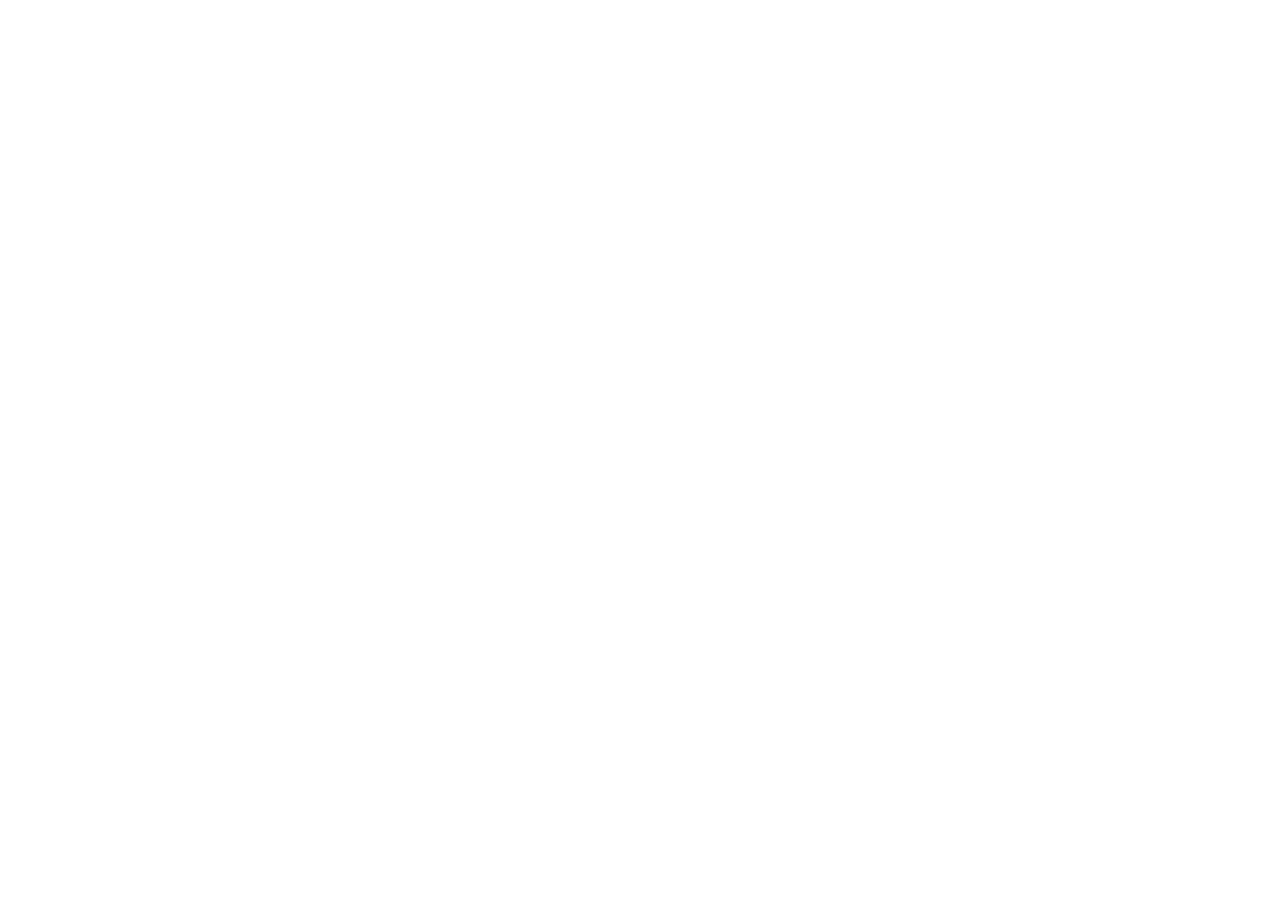
==== index.html @ fe215166 "first commit" ====
<!DOCTYPE html>
<html lang="en">
<head>
    <meta charset="UTF-8">
    <meta name="viewport" content="width=device-width, initial-scale=1.0">
    <title>EBOOKSHELF</title>
</head>
<body>
    
</body>
</html>
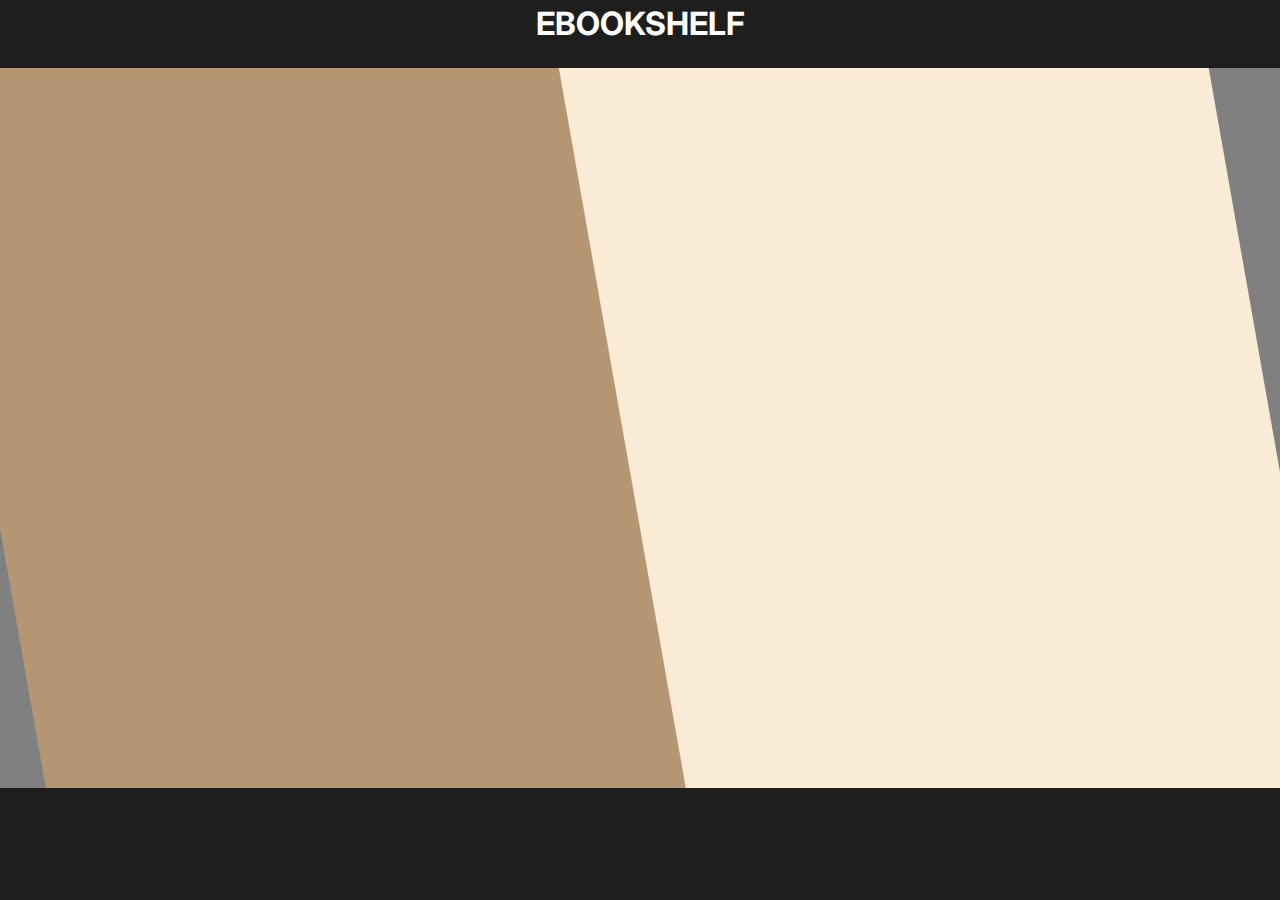
==== commit e6aff316: "mobile responisve footer" ====
--- a/index.html
+++ b/index.html
@@ -3,9 +3,38 @@
 <head>
     <meta charset="UTF-8">
     <meta name="viewport" content="width=device-width, initial-scale=1.0">
+    <link rel="preconnect" href="https://fonts.googleapis.com" />
+    <link rel="preconnect" href="https://fonts.gstatic.com" crossorigin />
+    <link
+      href="https://fonts.googleapis.com/css2?family=Inter:wght@100..900&display=swap"
+      rel="stylesheet"
+    />
+    <link
+      href="https://cdn.jsdelivr.net/npm/bootstrap@5.0.2/dist/css/bootstrap.min.css"
+      rel="stylesheet"
+      integrity="sha384-EVSTQN3/azprG1Anm3QDgpJLIm9Nao0Yz1ztcQTwFspd3yD65VohhpuuCOmLASjC"
+      crossorigin="anonymous"
+    />
+    <link rel="stylesheet" href="css/resets.css" />
+    <link rel="stylesheet" href="css/books/book.css" />
+    <link rel="stylesheet" href="css/main.css" />
+    <link rel="stylesheet" href="css/books/grids.css" />
+    <link rel="stylesheet" href="css/carausel.css" />
+    <link rel="stylesheet" href="css/navbar.css" />
+    <link rel="stylesheet" href="css/footer.css" />
     <title>EBOOKSHELF</title>
 </head>
 <body>
-    
+    <section class="site-title">
+        <h1>EBOOKSHELF</h1>
+    </section>
+    <section class="options">
+        <div class="option option-1">
+
+        </div>
+        <div class="option option-2">
+
+        </div>
+    </section>
 </body>
 </html>--- a/css/resets.css
+++ b/css/resets.css
@@ -0,0 +1,23 @@
+*,*::after,*::before{
+    margin: 0;
+    padding:0;
+    box-sizing: border-box;
+    text-decoration: none;
+    list-style-type: none;
+}
+
+:root {
+    --body_bgcolor: #1e1e1e;
+    --nav_bgcolor: #293241;
+    --link_foreground: white;
+    --item_bgcolor: var(--link_foreground);
+    --border_color: #98C1D9;
+}
+
+body{
+    font-family: 'Inter', sans-serif;
+    font-size: 16px;
+    line-height: 1.5;
+    background-color: var(--body_bgcolor);
+    color: white;
+}
--- a/css/books/book.css
+++ b/css/books/book.css
@@ -0,0 +1,41 @@
+.section-heading{
+    margin:16px 0px;
+}
+
+.section-heading p{
+    font-size: 1.25rem;
+    font-weight: 600;
+}
+
+.book-image{
+    position: relative;
+    top:0;
+    left:0;
+    aspect-ratio: 2/ 3;
+    transition:0.2s ease-in-out;
+}
+
+.book-image:hover {
+    top:-14px;
+    box-shadow: 0px 10px 15px -3px rgba(255, 255, 255, 0.1);
+  }
+
+.book-image img{
+    height: 100%;
+    width:100%;
+    object-fit:cover;
+}
+
+.book-detail{
+    margin-top:12px;
+}
+
+.BookTitle p{
+    font-weight: 500;
+}
+
+.AuthorName p{
+    font-size:0.8rem;
+    margin-top: -14px;
+    opacity: 0.9;
+}
--- a/css/main.css
+++ b/css/main.css
@@ -0,0 +1,70 @@
+/* common styling */
+
+.contentblock {
+    width: 100%;
+    position: relative;
+}
+
+.grid-container {
+    padding: 0px 20px;
+}
+
+@media (width > 1440px) {
+    .contentblock {
+        padding: 0px 130px;
+    }
+}
+
+@media (width <= 1440px) {
+    .contentblock {
+       padding:0px 30px;
+    }
+}
+
+@media (width <= 480px) {
+    .grid-container {
+        padding: 0px 20px;
+    }
+
+    .contentblock {
+        padding: 0px 0px;
+    }
+}
+
+
+/* styling index.html */
+.site-title {
+    display: flex;
+    align-items: center;
+    justify-content: center;
+}
+.options{
+    width:100vw;
+    height: 80vh;
+    margin:20px auto;
+    background-color: grey;
+    display: flex;
+    overflow: hidden;
+    position: relative;
+}
+
+.option{
+    width:150%;
+    height: 180%;
+    position: relative;
+    top:-15%;
+    left:1.5%;
+    transform: scale(8);
+}
+
+.option-1{
+    background-color: rgb(180, 150, 114);
+    transform: rotate(350deg);
+    
+}
+
+.option-2{
+    background-color: antiquewhite;
+    transform: rotate(350deg);
+    
+}--- a/css/books/grids.css
+++ b/css/books/grids.css
@@ -0,0 +1,97 @@
+.book-list {
+    display: grid;
+    gap: 20px;
+}
+
+.category-list {
+    display: grid;
+    grid-template-columns: repeat(6, 1fr);
+    gap: 10px;
+}
+
+.category {
+    padding: 16px 32px;
+    border-radius: 12px;
+    background-color: grey;
+    display: flex;
+    justify-content: center;
+    align-items: center;
+    cursor: pointer;
+}
+
+.category p {
+    margin-bottom: 0px;
+    font-size: 1.25rem;
+    font-weight: 500;
+    cursor: pointer;
+}
+
+@media (width >=1440px) {
+    .book-list {
+        grid-template-columns: repeat(6, 1fr);
+    }
+
+    .category-list {
+        grid-template-columns: repeat(6, 1fr);
+    }
+}
+
+@media (width < 1440px) {
+    .book-list {
+        grid-template-columns: repeat(6, 1fr);
+    }
+
+    .category-list {
+        grid-template-columns: repeat(6, 1fr);
+    }
+}
+
+@media (max-width: 1200px) {
+    .book-list {
+        grid-template-columns: repeat(5, 1fr);
+    }
+
+    .category-list {
+        grid-template-columns: repeat(4, 1fr);
+    }
+}
+
+@media (max-width: 768px) {
+    .book-list {
+        grid-template-columns: repeat(4, 1fr);
+    }
+
+    .category-list {
+        grid-template-columns: repeat(3, 1fr);
+    }
+}
+
+@media (max-width: 624px) {
+    .book-list {
+        grid-template-columns: repeat(3, 1fr);
+    }
+
+    .category-list {
+        grid-template-columns: repeat(2, 1fr);
+    }
+}
+
+@media (max-width: 480px) {
+    .book-list {
+        grid-template-columns: repeat(2, 1fr);
+    }
+
+    .category-list {
+        grid-template-columns: repeat(2, 1fr);
+    }
+}
+
+@media (max-width: 320px) {
+    .book-list {
+        grid-template-columns: repeat(2, 1fr);
+    }
+
+    .category-list {
+        grid-template-columns: repeat(2, 1fr);
+    }
+}--- a/css/carausel.css
+++ b/css/carausel.css
@@ -0,0 +1,105 @@
+.carousel {
+    margin: 20px auto;
+    height: 60vh;
+}
+
+.carousel-inner {
+    width: 100%;
+    height: 100%;
+}
+
+.carousel-item {
+    width: 100%;
+    height: 100%;
+    position: relative;
+}
+
+.carousel-caption {
+    color: black;
+}
+
+.item-1 {
+    background-color: #E3DAC9;
+}
+
+.item-2 {
+    background-color: #6082B6;
+}
+
+.item-3 {
+    background-color: #EDC9AF;
+}
+
+.bookImage{
+    position: absolute;
+    right: 0;
+    top: 0;
+    height: 100%;
+    margin-right: 140px;
+}
+
+.bookImage img {
+    z-index: 2;
+    aspect-ratio: 2 / 3;
+    height: 100%;
+    box-shadow: 0px 10px 15px -3px rgba(0, 0, 0, 0.1);
+}
+
+.carousel-caption {
+    color: black;
+    position: absolute;
+    left: 10%;
+    top: 15%;
+    padding: 20px;
+    width: 40%; 
+}
+
+.carousel-caption h5{
+    font-weight: 600;
+}
+
+.carousel-caption p{
+    font-size: 0.875rem;
+    font-weight: 500;
+}
+
+.carousel-caption h5,
+.carousel-caption p {
+    text-align: left;
+}
+
+@media (width >=1440px) {
+    .carousel {
+        width: 80vw;
+        height: 60vh;
+    }
+
+    .carousel-caption {
+        width:40%;
+    }
+}
+
+@media (480px > width >=1200px) {
+    .carousel {
+        width: 60vw;
+        margin: 20px auto;
+    }
+    .carousel-caption {
+        width: calc(100% - 300px);
+    }
+}
+
+@media (width <= 768px) {
+    .carousel {
+        height: 50vh;
+    }
+    .carousel-item{
+        margin:0px auto;
+    }
+}
+
+@media (width <=480px) {
+    .carousel {
+        height: 44vh;
+    }
+}--- a/css/navbar.css
+++ b/css/navbar.css
@@ -0,0 +1,104 @@
+.NavBar {
+    width: 100%;
+    height: 12.086330935251798vh;
+    padding: 0px 50px;
+    display: flex;
+    justify-content: space-between;
+    align-items: center;
+    background-color: var(--nav_bgcolor);
+}
+
+.NavBar .logo {
+    display: flex;
+    align-items: center;
+    justify-content: center;
+}
+
+.NavBar .navList {
+    display: flex;
+    align-items: center;
+    justify-content: center;
+    margin-bottom: 0px;
+    gap: 40px;
+}
+
+.NavBar .navList .Link {
+    color: var(--link_foreground);
+    font-size: 0.875rem;
+    text-decoration: none;
+}
+
+.NavBar .searchbox {
+    display: flex;
+    align-items: center;
+    max-height: 5.755395683453237vh;
+    max-width: 16.145833333333332vw;
+    border-radius: 20px;
+    padding: 8px 16px;
+    border: 2.5px solid var(--border_color);
+    background-color: var(--item_bgcolor);
+}
+
+.NavBar .searchbox input {
+    height: 100%;
+    width: 100%;
+    border: none;
+    outline: none;
+    font-size: 0.875rem;
+}
+
+.NavBar .buttons {
+    display: flex;
+    align-items: center;
+    padding: 6px;
+    gap: 16px;
+}
+
+.NavBar .btn {
+    padding: 8px 16px;
+    font-size: 0.875rem;
+    font-weight: 600;
+    border: 2.5px solid var(--border_color);
+    border-radius: 60px;
+    background-color:var(--link_foreground);
+}
+
+.menuIcon {
+    height: 40px;
+    width: 40px;
+    display: flex;
+    align-items: center;
+    justify-content: center;
+}
+
+.menuIcon img {
+    height: 100%;
+    width: 100%;
+}
+
+
+@media (width >=550px) {
+    .menuIcon {
+        display: none;
+    }
+}
+
+@media (max-width: 768px) {
+    .NavBar .buttons {
+        display: none;
+    }
+}
+
+@media (max-width:550px) {
+    .NavBar .navList {
+        display: none;
+    }
+
+    .NavBar .buttons {
+        display: none;
+    }
+
+    .NavBar .searchbox {
+        display: none;
+    }
+}--- a/css/footer.css
+++ b/css/footer.css
@@ -0,0 +1,130 @@
+.footer-container {
+    border-top:2px solid rgba(255, 255,255,0.5);
+    padding-top: 40px;
+    padding-bottom: 20px;
+    display: flex;
+    justify-content: space-between;
+}
+
+.message{
+    display: flex;
+    align-items: center;
+    justify-content: center;
+}
+
+.message p{
+    font-size: .850rem;
+    font-weight: 500;
+    opacity: 0.5;
+}
+.site-logo {
+    margin-bottom: 4px;
+}
+
+.site-name a {
+    font-size: 0.8rem;
+    font-weight: 500;
+    color: white;
+    text-decoration: none;
+}
+
+.heading p {
+    font-size: 1.25rem;
+    font-weight: 600;
+}
+.site-category-list .heading p {
+    margin-bottom: 8px;
+}
+
+.cat-list ul {
+    padding-left: 0px;
+    margin-top: -8px;
+}
+
+.site-category-list ul li {
+    list-style-type: none;
+    padding: 4px;
+    margin: -4px;
+}
+
+.site-category-list ul li a {
+    color: white;
+    text-decoration: none;
+}
+
+.heading-description{
+    margin-top: -16px;
+}
+
+.heading-description p {
+    font-size: 0.85rem;
+}
+
+.input-info{
+    display: flex;
+    gap:10px;
+}
+.input-email{
+    display: flex;
+    align-items: center;
+    max-height: 42px;
+    max-width:248px;
+    border-radius: 8px;
+    padding: 8px 16px;
+    border: 2.5px solid var(--border_color);
+    background-color: var(--item_bgcolor);
+}
+
+.input-email input{
+    height: 100%;
+    width: 100%;
+    border: none;
+    outline: none;
+    font-size: 0.875rem;
+    margin-left: 6px;
+}
+
+.input-info button{
+    padding: 8px 16px;
+    font-size: 0.875rem;
+    font-weight: 600;
+    border: 2.5px solid var(--border_color);
+    border-radius: 8px;
+    background-color:var(--link_foreground);
+}
+
+@media (width <= 670px){
+    .footer-container {
+        display: flex;
+        flex-direction: column-reverse;
+        gap:20px;
+        margin:0px auto;
+        padding-inline:20px;
+    }
+
+    .input-info{
+        display: flex;
+        align-items: center;
+        gap:20px;
+    }
+
+    .input-email{
+        display: flex;
+        align-items: center;
+        max-height: 42px;
+        max-width: 248px;
+        border-radius: 8px;
+        padding: 8px 16px;
+        border: 2.5px solid var(--border_color);
+        background-color: var(--item_bgcolor);
+    }
+
+    .input-email input{
+        height: 100%;
+        width: 100%;
+        border: none;
+        outline: none;
+        font-size: 0.875rem;
+        margin-left: 6px;
+    }
+}
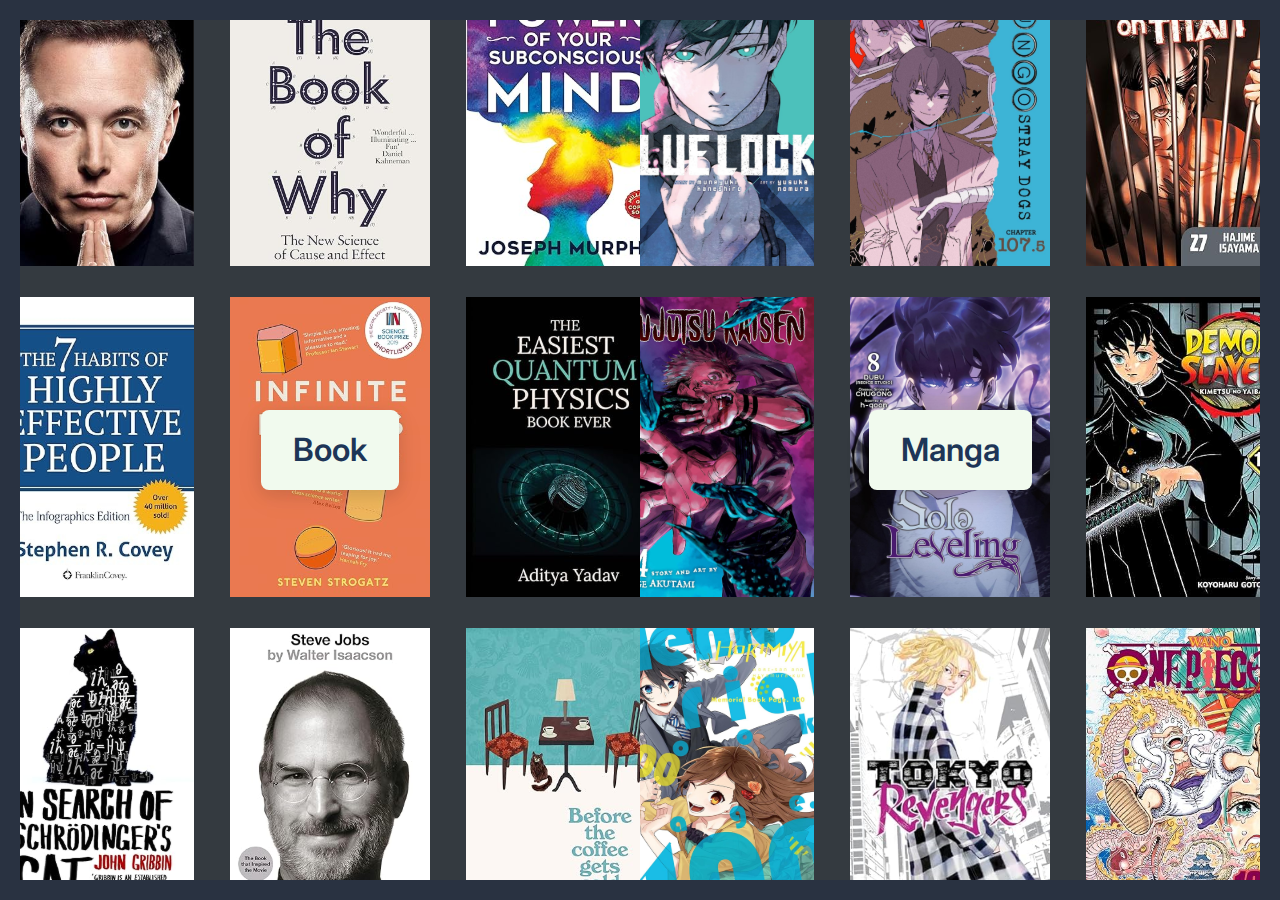
==== commit f488e376: "modifications" ====
--- a/index.html
+++ b/index.html
@@ -1,8 +1,8 @@
 <!DOCTYPE html>
 <html lang="en">
-<head>
-    <meta charset="UTF-8">
-    <meta name="viewport" content="width=device-width, initial-scale=1.0">
+  <head>
+    <meta charset="UTF-8" />
+    <meta name="viewport" content="width=device-width, initial-scale=1.0" />
     <link rel="preconnect" href="https://fonts.googleapis.com" />
     <link rel="preconnect" href="https://fonts.gstatic.com" crossorigin />
     <link
@@ -16,25 +16,31 @@
       crossorigin="anonymous"
     />
     <link rel="stylesheet" href="css/resets.css" />
-    <link rel="stylesheet" href="css/books/book.css" />
     <link rel="stylesheet" href="css/main.css" />
-    <link rel="stylesheet" href="css/books/grids.css" />
+    <link rel="stylesheet" href="css/grids.css" />
     <link rel="stylesheet" href="css/carausel.css" />
     <link rel="stylesheet" href="css/navbar.css" />
     <link rel="stylesheet" href="css/footer.css" />
     <title>EBOOKSHELF</title>
-</head>
-<body>
-    <section class="site-title">
-        <h1>EBOOKSHELF</h1>
+  </head>
+  <body>
+    <section class="sections">
+      <div class="section section-book">
+        <div class="images">
+          <img src="Assets/books.svg" alt="" srcset="" />
+        </div>
+          <div class="page-title page-link">
+            <a href="book.html">Book</a>
+          </div>
+      </div>
+      <div class="section section-manga">
+        <div class="images">
+          <img src="Assets/manga.svg" alt="" srcset="" />
+        </div>
+          <div class="page-title page-link">
+            <a href="manga.html">Manga</a>
+          </div>
+      </div>
     </section>
-    <section class="options">
-        <div class="option option-1">
-
-        </div>
-        <div class="option option-2">
-
-        </div>
-    </section>
-</body>
-</html>+  </body>
+</html>
--- a/css/main.css
+++ b/css/main.css
@@ -1,3 +1,33 @@
+*,
+*::after,
+*::before {
+    margin: 0;
+    padding: 0;
+    box-sizing: border-box;
+    text-decoration: none;
+    list-style-type: none;
+}
+
+:root {
+    --body_bgcolor: #1e1e1e;
+    --nav_bgcolor: #293241;
+    --link_foreground: white;
+    --item_bgcolor: var(--link_foreground);
+    --border_color: #98C1D9;
+}
+
+body {
+    font-family: 'Inter', sans-serif;
+    font-size: 16px;
+    line-height: 1.5;
+    background-color: var(--body_bgcolor);
+    color: white;
+}
+
+a {
+    text-decoration: none;
+}
+
 /* common styling */
 
 .contentblock {
@@ -15,13 +45,13 @@
     }
 }
 
-@media (width <= 1440px) {
+@media (width <=1440px) {
     .contentblock {
-       padding:0px 30px;
+        padding: 0px 30px;
     }
 }
 
-@media (width <= 480px) {
+@media (width <=480px) {
     .grid-container {
         padding: 0px 20px;
     }
@@ -31,40 +61,49 @@
     }
 }
 
+/* styling index.html */
+.sections {
+    width: 100vw;
+    height: 100vh;
+    padding: 20px;
+    display: flex;
+    background-color: #293241;
+}
 
-/* styling index.html */
-.site-title {
+.section {
+    width: 100%;
+    height: 100%;
+    padding: 40px;
     display: flex;
     align-items: center;
     justify-content: center;
-}
-.options{
-    width:100vw;
-    height: 80vh;
-    margin:20px auto;
-    background-color: grey;
-    display: flex;
+    background-color: #343a40;
     overflow: hidden;
-    position: relative;
 }
 
-.option{
-    width:150%;
-    height: 180%;
-    position: relative;
-    top:-15%;
-    left:1.5%;
-    transform: scale(8);
+.page-link {
+    position: absolute;
+    background-color: #f1faee;
+    box-shadow: rgba(17, 17, 26, 0.1) 0px 4px 16px, rgba(17, 17, 26, 0.05) 0px 8px 32px;
+    border: none;
+    outline: none;
+    padding: 0px;
+    border-radius: 8px;
+
 }
 
-.option-1{
-    background-color: rgb(180, 150, 114);
-    transform: rotate(350deg);
-    
+.page-link a {
+    height: 100%;
+    width: 100%;
+    padding: 16px 32px;
+    display: block;
+    font-size: 2rem;
+    font-weight: 600;
+    color: #1d3557;
+    border-radius: 8px;
 }
 
-.option-2{
-    background-color: antiquewhite;
-    transform: rotate(350deg);
-    
+.page-link:hover a {
+    background-color: #1d3557;
+    color: #f1faee;
 }--- a/css/grids.css
+++ b/css/grids.css
@@ -0,0 +1,141 @@
+.book-list {
+    display: grid;
+    gap: 20px;
+}
+
+.book-image {
+    position: relative;
+    top: 0;
+    left: 0;
+    aspect-ratio: 2/ 3;
+    transition: 0.2s ease-in-out;
+}
+
+.book-image:hover {
+    top: -14px;
+    box-shadow: 0px 10px 15px -3px rgba(255, 255, 255, 0.1);
+}
+
+.book-image img {
+    height: 100%;
+    width: 100%;
+    object-fit: cover;
+}
+
+.book-detail {
+    margin-top: 12px;
+}
+
+.BookTitle p {
+    font-weight: 500;
+}
+
+.AuthorName p {
+    font-size: 0.8rem;
+    margin-top: -14px;
+    opacity: 0.9;
+}
+
+.section-heading {
+    margin: 16px 0px;
+}
+
+.section-heading p {
+    font-size: 1.25rem;
+    font-weight: 600;
+}
+
+/* styling discover section */
+.category-list {
+    display: grid;
+    grid-template-columns: repeat(6, 1fr);
+    gap: 10px;
+}
+
+/* individual category */
+.category {
+    padding: 16px 32px;
+    border-radius: 12px;
+    background-color: grey;
+    display: flex;
+    justify-content: center;
+    align-items: center;
+    cursor: pointer;
+}
+
+.category p {
+    margin-bottom: 0px;
+    font-size: 1.25rem;
+    font-weight: 500;
+    cursor: pointer;
+}
+
+@media (width >=1440px) {
+    .book-list {
+        grid-template-columns: repeat(6, 1fr);
+    }
+
+    .category-list {
+        grid-template-columns: repeat(6, 1fr);
+    }
+}
+
+@media (width < 1440px) {
+    .book-list {
+        grid-template-columns: repeat(6, 1fr);
+    }
+
+    .category-list {
+        grid-template-columns: repeat(6, 1fr);
+    }
+}
+
+@media (max-width: 1200px) {
+    .book-list {
+        grid-template-columns: repeat(5, 1fr);
+    }
+
+    .category-list {
+        grid-template-columns: repeat(4, 1fr);
+    }
+}
+
+@media (max-width: 768px) {
+    .book-list {
+        grid-template-columns: repeat(4, 1fr);
+    }
+
+    .category-list {
+        grid-template-columns: repeat(3, 1fr);
+    }
+}
+
+@media (max-width: 624px) {
+    .book-list {
+        grid-template-columns: repeat(3, 1fr);
+    }
+
+    .category-list {
+        grid-template-columns: repeat(2, 1fr);
+    }
+}
+
+@media (max-width: 480px) {
+    .book-list {
+        grid-template-columns: repeat(2, 1fr);
+    }
+
+    .category-list {
+        grid-template-columns: repeat(2, 1fr);
+    }
+}
+
+@media (max-width: 320px) {
+    .book-list {
+        grid-template-columns: repeat(2, 1fr);
+    }
+
+    .category-list {
+        grid-template-columns: repeat(2, 1fr);
+    }
+}--- a/css/carausel.css
+++ b/css/carausel.css
@@ -30,7 +30,7 @@
     background-color: #EDC9AF;
 }
 
-.bookImage{
+.bookImage {
     position: absolute;
     right: 0;
     top: 0;
@@ -51,14 +51,14 @@
     left: 10%;
     top: 15%;
     padding: 20px;
-    width: 40%; 
+    width: 40%;
 }
 
-.carousel-caption h5{
+.carousel-caption h5 {
     font-weight: 600;
 }
 
-.carousel-caption p{
+.carousel-caption p {
     font-size: 0.875rem;
     font-weight: 500;
 }
@@ -75,7 +75,7 @@
     }
 
     .carousel-caption {
-        width:40%;
+        width: 40%;
     }
 }
 
@@ -84,17 +84,24 @@
         width: 60vw;
         margin: 20px auto;
     }
+
     .carousel-caption {
         width: calc(100% - 300px);
+        position: absolute;
+        left: 10%;
+        top: 15%;
+        padding: 20px;
+        width: 40%;
     }
 }
 
-@media (width <= 768px) {
+@media (width <=768px) {
     .carousel {
         height: 50vh;
     }
-    .carousel-item{
-        margin:0px auto;
+
+    .carousel-item {
+        margin: 0px auto;
     }
 }
 
--- a/css/navbar.css
+++ b/css/navbar.css
@@ -8,6 +8,9 @@
     background-color: var(--nav_bgcolor);
 }
 
+.NavBar-Manga{
+    background-color:#5F25A6;
+}
 .NavBar .logo {
     display: flex;
     align-items: center;
@@ -24,7 +27,8 @@
 
 .NavBar .navList .Link {
     color: var(--link_foreground);
-    font-size: 0.875rem;
+    font-size: 1rem;    
+    font-weight: 500;
     text-decoration: none;
 }
 
@@ -39,6 +43,10 @@
     background-color: var(--item_bgcolor);
 }
 
+.NavBar-Manga .searchbox-manga{
+    border-color: #D0E6A5;
+}
+
 .NavBar .searchbox input {
     height: 100%;
     width: 100%;
@@ -47,6 +55,9 @@
     font-size: 0.875rem;
 }
 
+.NavBar.searchbox img{
+    margin-right: 8px;
+}
 .NavBar .buttons {
     display: flex;
     align-items: center;
@@ -60,7 +71,11 @@
     font-weight: 600;
     border: 2.5px solid var(--border_color);
     border-radius: 60px;
-    background-color:var(--link_foreground);
+    background-color: var(--link_foreground);
+}
+
+.NavBar-Manga .btn-manga{
+    border-color: #D0E6A5;
 }
 
 .menuIcon {
@@ -77,19 +92,19 @@
 }
 
 
-@media (width >=550px) {
+@media (width >= 550px) {
     .menuIcon {
         display: none;
     }
 }
 
-@media (max-width: 768px) {
+@media (width < 768px) {
     .NavBar .buttons {
         display: none;
     }
 }
 
-@media (max-width:550px) {
+@media (width < 550px) {
     .NavBar .navList {
         display: none;
     }
--- a/css/footer.css
+++ b/css/footer.css
@@ -1,22 +1,23 @@
 .footer-container {
-    border-top:2px solid rgba(255, 255,255,0.5);
+    border-top: 2px solid rgba(255, 255, 255, 0.5);
     padding-top: 40px;
     padding-bottom: 20px;
     display: flex;
     justify-content: space-between;
 }
 
-.message{
+.message {
     display: flex;
     align-items: center;
     justify-content: center;
 }
 
-.message p{
+.message p {
     font-size: .850rem;
     font-weight: 500;
     opacity: 0.5;
 }
+
 .site-logo {
     margin-bottom: 4px;
 }
@@ -32,6 +33,7 @@
     font-size: 1.25rem;
     font-weight: 600;
 }
+
 .site-category-list .heading p {
     margin-bottom: 8px;
 }
@@ -52,7 +54,7 @@
     text-decoration: none;
 }
 
-.heading-description{
+.heading-description {
     margin-top: -16px;
 }
 
@@ -60,22 +62,23 @@
     font-size: 0.85rem;
 }
 
-.input-info{
+.input-info {
     display: flex;
-    gap:10px;
+    gap: 10px;
 }
-.input-email{
+
+.input-email {
     display: flex;
     align-items: center;
     max-height: 42px;
-    max-width:248px;
+    max-width: 248px;
     border-radius: 8px;
     padding: 8px 16px;
     border: 2.5px solid var(--border_color);
     background-color: var(--item_bgcolor);
 }
 
-.input-email input{
+.input-email input {
     height: 100%;
     width: 100%;
     border: none;
@@ -84,31 +87,31 @@
     margin-left: 6px;
 }
 
-.input-info button{
+.input-info button {
     padding: 8px 16px;
     font-size: 0.875rem;
     font-weight: 600;
     border: 2.5px solid var(--border_color);
     border-radius: 8px;
-    background-color:var(--link_foreground);
+    background-color: var(--link_foreground);
 }
 
-@media (width <= 670px){
+@media (width <=670px) {
     .footer-container {
         display: flex;
         flex-direction: column-reverse;
-        gap:20px;
-        margin:0px auto;
-        padding-inline:20px;
+        gap: 20px;
+        margin: 0px auto;
+        padding-inline: 20px;
     }
 
-    .input-info{
+    .input-info {
         display: flex;
         align-items: center;
-        gap:20px;
+        gap: 20px;
     }
 
-    .input-email{
+    .input-email {
         display: flex;
         align-items: center;
         max-height: 42px;
@@ -119,7 +122,7 @@
         background-color: var(--item_bgcolor);
     }
 
-    .input-email input{
+    .input-email input {
         height: 100%;
         width: 100%;
         border: none;
@@ -127,4 +130,4 @@
         font-size: 0.875rem;
         margin-left: 6px;
     }
-}
+}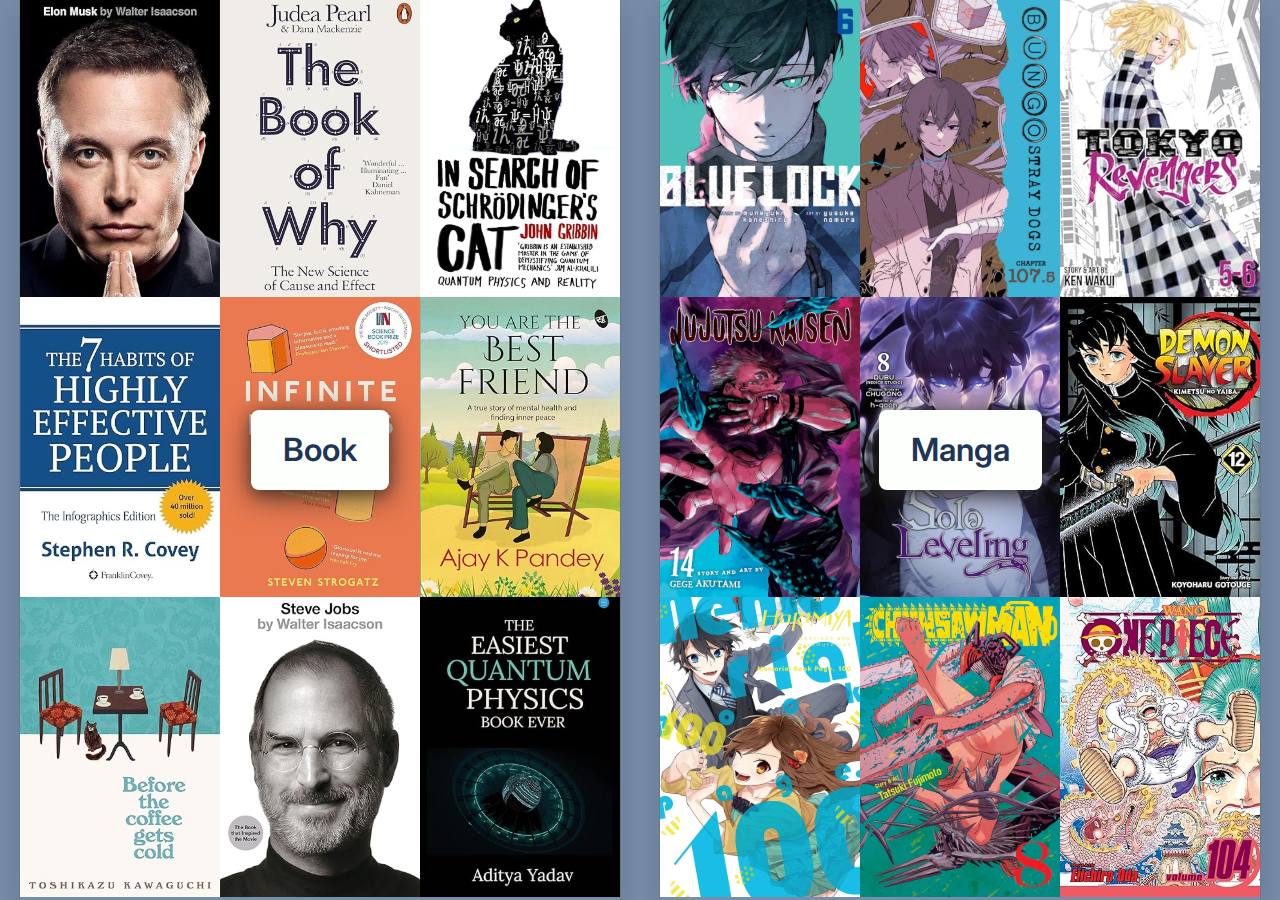
==== commit b1b53beb: "final commit" ====
--- a/index.html
+++ b/index.html
@@ -3,19 +3,21 @@
   <head>
     <meta charset="UTF-8" />
     <meta name="viewport" content="width=device-width, initial-scale=1.0" />
+    <!-- google fonts -->
     <link rel="preconnect" href="https://fonts.googleapis.com" />
     <link rel="preconnect" href="https://fonts.gstatic.com" crossorigin />
     <link
       href="https://fonts.googleapis.com/css2?family=Inter:wght@100..900&display=swap"
       rel="stylesheet"
     />
+    <!-- bootstrap -->
     <link
       href="https://cdn.jsdelivr.net/npm/bootstrap@5.0.2/dist/css/bootstrap.min.css"
       rel="stylesheet"
       integrity="sha384-EVSTQN3/azprG1Anm3QDgpJLIm9Nao0Yz1ztcQTwFspd3yD65VohhpuuCOmLASjC"
       crossorigin="anonymous"
     />
-    <link rel="stylesheet" href="css/resets.css" />
+    <!-- css files -->
     <link rel="stylesheet" href="css/main.css" />
     <link rel="stylesheet" href="css/grids.css" />
     <link rel="stylesheet" href="css/carausel.css" />
@@ -24,23 +26,31 @@
     <title>EBOOKSHELF</title>
   </head>
   <body>
+    <!-- outer section starts-->
     <section class="sections">
+      <!-- inner section 1 -->
       <div class="section section-book">
+        <!-- backgroud - images book-->
         <div class="images">
-          <img src="Assets/books.svg" alt="" srcset="" />
+          <img src="Assets/BOOK-IMAGE.svg" alt="books-images" srcset="" />
         </div>
-          <div class="page-title page-link">
-            <a href="book.html">Book</a>
-          </div>
+        <!-- button - book -->
+        <div class="page-title page-link">
+          <a href="manga.html">Book</a>
+        </div>
       </div>
+      <!-- inner section 2 -->
       <div class="section section-manga">
+        <!-- backgroud - images manga -->
         <div class="images">
-          <img src="Assets/manga.svg" alt="" srcset="" />
+          <img src="Assets/MANGA-IMAGE.svg" alt="manga-images" srcset="" />
         </div>
-          <div class="page-title page-link">
-            <a href="manga.html">Manga</a>
-          </div>
+        <!-- button - manga -->
+        <div class="page-title page-link">
+          <a href="manga.html">Manga</a>
+        </div>
       </div>
     </section>
+    <!-- outer section ends-->
   </body>
 </html>
--- a/css/main.css
+++ b/css/main.css
@@ -61,30 +61,34 @@
     }
 }
 
-/* styling index.html */
+/* STYLING INDEX.HTML */
+
+/* outer-section */
 .sections {
     width: 100vw;
     height: 100vh;
-    padding: 20px;
     display: flex;
     background-color: #293241;
 }
 
+/* inner-section */
 .section {
     width: 100%;
     height: 100%;
-    padding: 40px;
     display: flex;
     align-items: center;
     justify-content: center;
-    background-color: #343a40;
+    background-color: #778da9;
     overflow: hidden;
 }
 
+/* button */
+
 .page-link {
     position: absolute;
-    background-color: #f1faee;
-    box-shadow: rgba(17, 17, 26, 0.1) 0px 4px 16px, rgba(17, 17, 26, 0.05) 0px 8px 32px;
+    /* background-color: #f1faee; */
+    background-color: #fdfffc;
+    box-shadow: rgba(37, 36, 34, 0.6) 0px 4px 16px, rgba(37, 36, 34, 0.6) 0px 8px 32px;
     border: none;
     outline: none;
     padding: 0px;
@@ -106,4 +110,8 @@
 .page-link:hover a {
     background-color: #1d3557;
     color: #f1faee;
+}
+
+.images{
+    box-shadow: rgba(0, 0, 0, 0.16) 0px 10px 36px 0px, rgba(0, 0, 0, 0.06) 0px 0px 0px 1px;
 }--- a/css/grids.css
+++ b/css/grids.css
@@ -7,7 +7,7 @@
     position: relative;
     top: 0;
     left: 0;
-    aspect-ratio: 2/ 3;
+    aspect-ratio: 2 / 3;
     transition: 0.2s ease-in-out;
 }
 
@@ -36,6 +36,10 @@
     opacity: 0.9;
 }
 
+.book:hover p {
+    color: #f2d492;
+}
+
 .section-heading {
     margin: 16px 0px;
 }
@@ -56,11 +60,20 @@
 .category {
     padding: 16px 32px;
     border-radius: 12px;
-    background-color: grey;
+    background-color: #4a4e69;
     display: flex;
     justify-content: center;
     align-items: center;
     cursor: pointer;
+}
+
+.category:hover {
+    background-color: #2c2c3c;
+    transition: 0.1s all ease-in-out;
+}
+
+.category:hover p {
+    color: #F9D848;
 }
 
 .category p {
@@ -68,9 +81,11 @@
     font-size: 1.25rem;
     font-weight: 500;
     cursor: pointer;
+    color: #f2e9e4;
 }
 
-@media (width >=1440px) {
+/* making book list and category list  responsive for each device screens  */
+@media (width >= 1440px) {
     .book-list {
         grid-template-columns: repeat(6, 1fr);
     }
@@ -90,7 +105,7 @@
     }
 }
 
-@media (max-width: 1200px) {
+@media (width < 1200px) {
     .book-list {
         grid-template-columns: repeat(5, 1fr);
     }
@@ -100,7 +115,7 @@
     }
 }
 
-@media (max-width: 768px) {
+@media (width < 768px) {
     .book-list {
         grid-template-columns: repeat(4, 1fr);
     }
@@ -110,7 +125,7 @@
     }
 }
 
-@media (max-width: 624px) {
+@media (width < 624px) {
     .book-list {
         grid-template-columns: repeat(3, 1fr);
     }
@@ -120,7 +135,7 @@
     }
 }
 
-@media (max-width: 480px) {
+@media (width < 480px) {
     .book-list {
         grid-template-columns: repeat(2, 1fr);
     }
@@ -130,7 +145,7 @@
     }
 }
 
-@media (max-width: 320px) {
+@media (width < 320px) {
     .book-list {
         grid-template-columns: repeat(2, 1fr);
     }
--- a/css/carausel.css
+++ b/css/carausel.css
@@ -1,50 +1,85 @@
+/* to center carousel  */
 .carousel {
     margin: 20px auto;
     height: 60vh;
 }
 
+.carousel-book {
+    box-shadow: rgba(7, 59, 76, 0.4) 0px 50px 100px -20px, rgba(7, 59, 76, 0.4) 0px 30px 60px -30px;
+}
+
+.carousel-manga {
+    box-shadow: rgba(95, 37, 166, 0.4) 0px 50px 100px -20px, rgba(95, 37, 166, 0.4) 0px 30px 60px -30px;
+}
+
+/* wrapper div of slides */
 .carousel-inner {
     width: 100%;
     height: 100%;
 }
 
+/* item */
 .carousel-item {
     width: 100%;
     height: 100%;
     position: relative;
 }
 
+/* carausel discription font color set to black */
 .carousel-caption {
     color: black;
 }
 
+/* slide 1 background color in book page */
 .item-1 {
     background-color: #E3DAC9;
 }
 
+/* slide  background color in manga page */
+.manga-item-1 {
+    background-color: #247ba0;
+
+}
+
+/* slide 2 background color in book page */
 .item-2 {
     background-color: #6082B6;
 }
 
+/* slide 2 background color in manga page */
+.manga-item-2 {
+    background-color: #70c1b3;
+}
+
+/* slide 3 background color in book page */
 .item-3 {
     background-color: #EDC9AF;
 }
 
+/* slide 3 background color in manga page */
+.manga-item-3 {
+    background-color: #ffcb77;
+}
+
+/* book image in carausel */
+
+/* image wrapper */
 .bookImage {
     position: absolute;
     right: 0;
     top: 0;
     height: 100%;
-    margin-right: 140px;
+    margin-right: 20%;
+    aspect-ratio: 2 / 3;
 }
 
 .bookImage img {
-    z-index: 2;
-    aspect-ratio: 2 / 3;
+    object-fit: cover;
     height: 100%;
-    box-shadow: 0px 10px 15px -3px rgba(0, 0, 0, 0.1);
+    box-shadow: 0px 10px 15px -3px rgba(0, 0, 0, 0.6);
 }
 
+/* discription */
 .carousel-caption {
     color: black;
     position: absolute;
@@ -79,7 +114,7 @@
     }
 }
 
-@media (480px > width >=1200px) {
+@media (480px > width >= 1200px) {
     .carousel {
         width: 60vw;
         margin: 20px auto;
@@ -103,10 +138,18 @@
     .carousel-item {
         margin: 0px auto;
     }
+
+    .bookImage {
+        margin-right: 30%;
+    }
 }
 
 @media (width <=480px) {
     .carousel {
         height: 44vh;
     }
+
+    .bookImage {
+        margin-right: 25%;
+    }
 }--- a/css/navbar.css
+++ b/css/navbar.css
@@ -8,9 +8,10 @@
     background-color: var(--nav_bgcolor);
 }
 
-.NavBar-Manga{
-    background-color:#5F25A6;
+.NavBar-Manga {
+    background-color: #5F25A6;
 }
+
 .NavBar .logo {
     display: flex;
     align-items: center;
@@ -27,9 +28,12 @@
 
 .NavBar .navList .Link {
     color: var(--link_foreground);
-    font-size: 1rem;    
+    font-size: 1rem;
     font-weight: 500;
-    text-decoration: none;
+}
+
+.NavBar .Link:hover {
+    color: #F9D848;
 }
 
 .NavBar .searchbox {
@@ -43,7 +47,7 @@
     background-color: var(--item_bgcolor);
 }
 
-.NavBar-Manga .searchbox-manga{
+.NavBar-Manga .searchbox-manga {
     border-color: #D0E6A5;
 }
 
@@ -55,9 +59,11 @@
     font-size: 0.875rem;
 }
 
-.NavBar.searchbox img{
+/* base font * 0.875 = ans */
+.NavBar.searchbox img {
     margin-right: 8px;
 }
+
 .NavBar .buttons {
     display: flex;
     align-items: center;
@@ -74,7 +80,7 @@
     background-color: var(--link_foreground);
 }
 
-.NavBar-Manga .btn-manga{
+.NavBar-Manga .btn-manga {
     border-color: #D0E6A5;
 }
 
--- a/css/footer.css
+++ b/css/footer.css
@@ -13,7 +13,7 @@
 }
 
 .message p {
-    font-size: .850rem;
+    font-size: 0.850rem;
     font-weight: 500;
     opacity: 0.5;
 }
@@ -52,6 +52,10 @@
 .site-category-list ul li a {
     color: white;
     text-decoration: none;
+}
+
+.cat-list .cat-link:hover {
+    color: #F9D848;
 }
 
 .heading-description {
@@ -96,7 +100,7 @@
     background-color: var(--link_foreground);
 }
 
-@media (width <=670px) {
+@media (width <= 670px) {
     .footer-container {
         display: flex;
         flex-direction: column-reverse;
